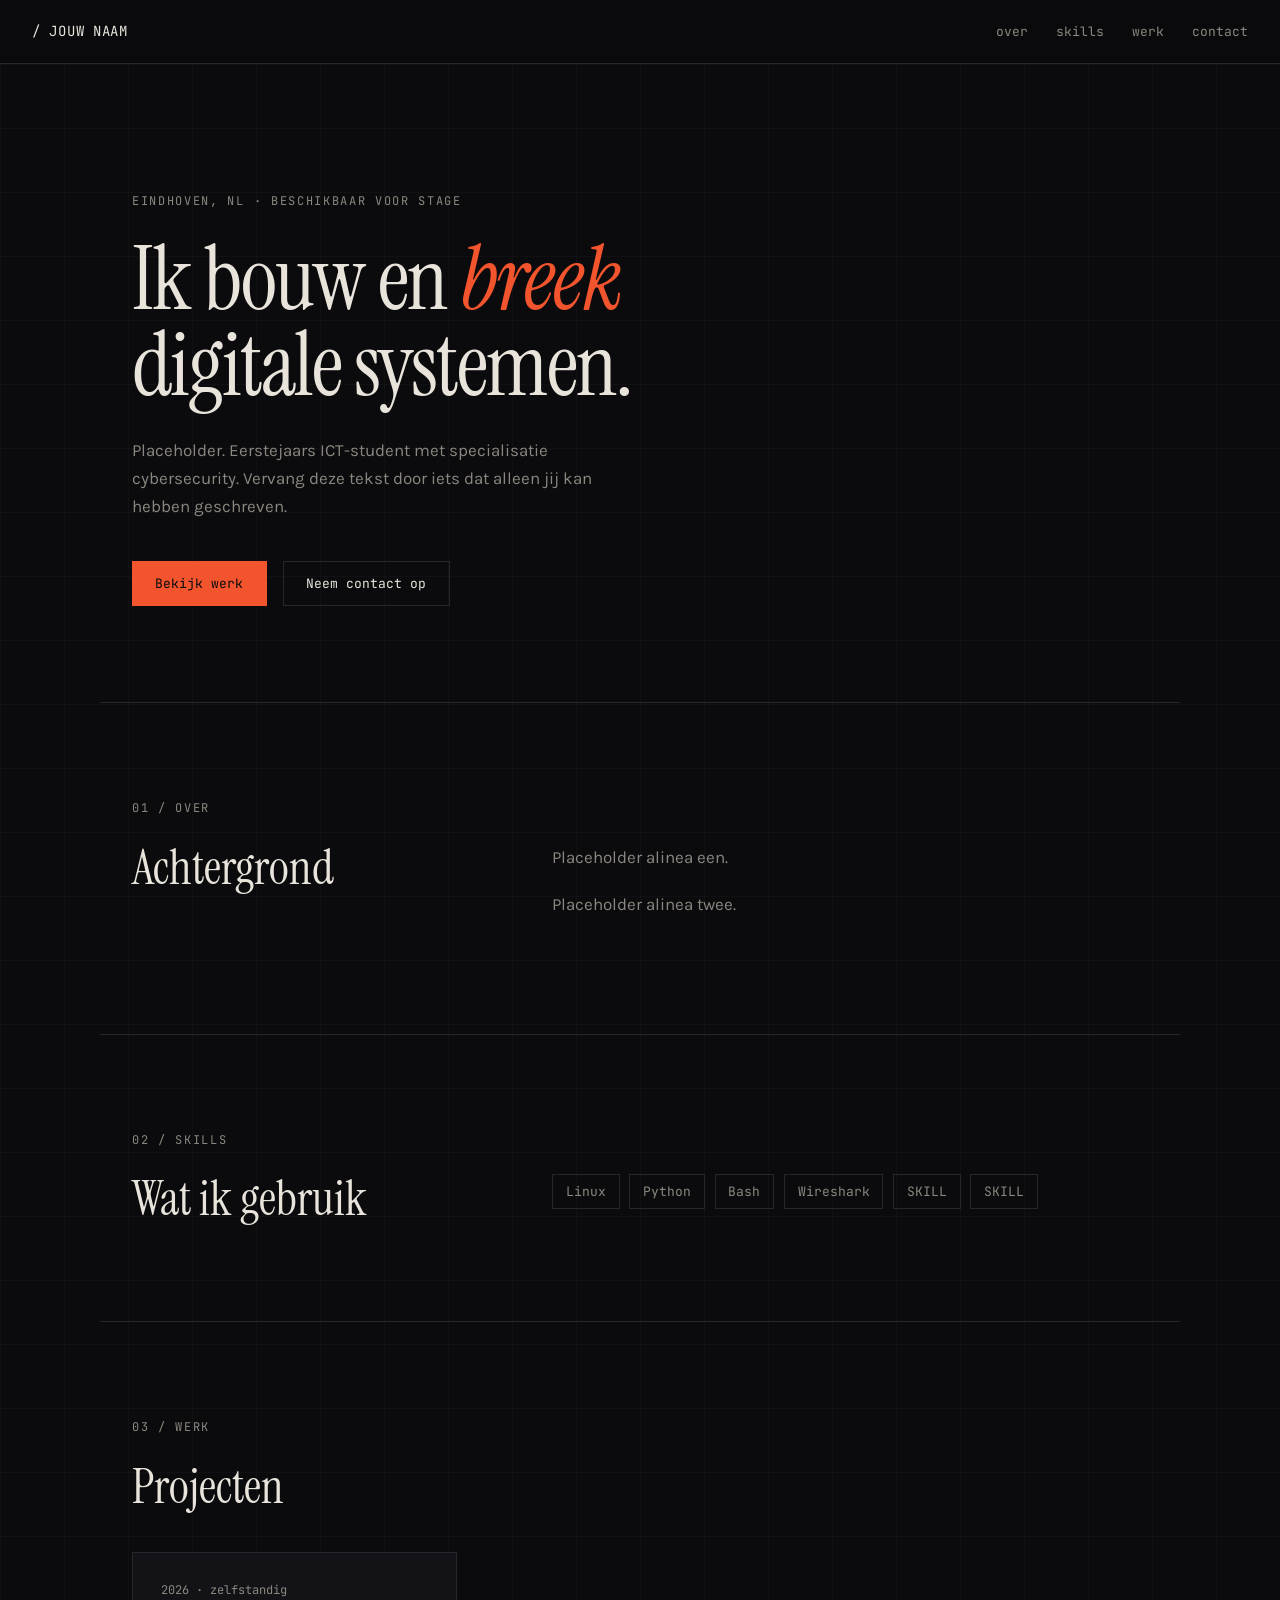
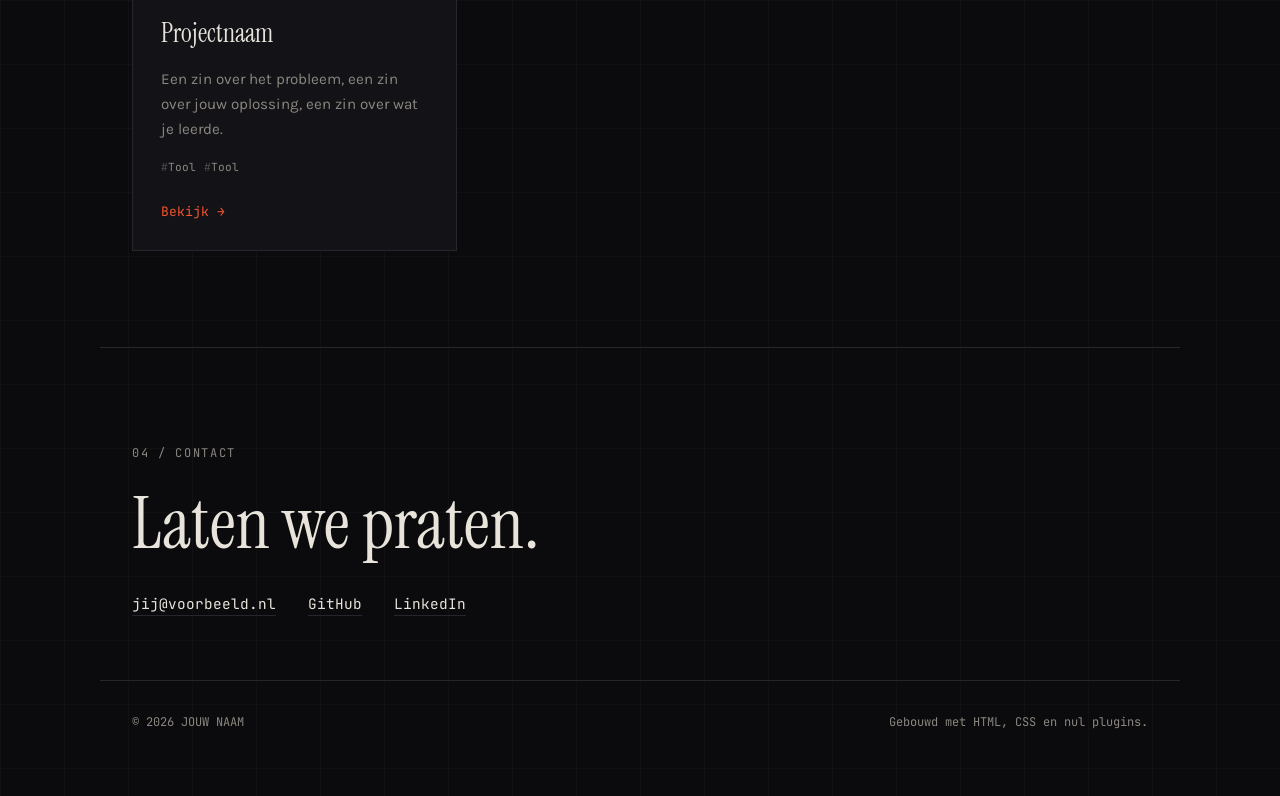
==== index.html @ 7e83c151 "eerste versie portfolio" ====
<!DOCTYPE html>
<html lang="nl">
<head>
  <meta charset="UTF-8">
  <meta name="viewport" content="width=device-width, initial-scale=1.0">

  <!-- TODO: vervang titel en description. Dit is wat Google en LinkedIn tonen. -->
  <title>JOUW NAAM — ICT &amp; Cybersecurity</title>
  <meta name="description" content="Portfolio van JOUW NAAM, student ICT met specialisatie cybersecurity.">

  <link rel="preconnect" href="https://fonts.googleapis.com">
  <link rel="preconnect" href="https://fonts.gstatic.com" crossorigin>
  <link href="https://fonts.googleapis.com/css2?family=Instrument+Serif:ital@0;1&family=JetBrains+Mono:wght@400;500&family=Karla:wght@400;600&display=swap" rel="stylesheet">
  <link rel="stylesheet" href="style.css">
</head>
<body>

  <!-- ============ NAV ============ -->
  <header class="nav">
    <a class="nav__mark" href="#top">/ JOUW NAAM</a>
    <nav>
      <ul class="nav__list">
        <li><a href="#over">over</a></li>
        <li><a href="#skills">skills</a></li>
        <li><a href="#werk">werk</a></li>
        <li><a href="#contact">contact</a></li>
      </ul>
    </nav>
  </header>

  <!-- ============ HERO ============ -->
  <section class="hero" id="top">
    <p class="label">Eindhoven, NL · beschikbaar voor stage</p>
    <h1 class="hero__title">
      Ik bouw en <em>breek</em><br>
      digitale systemen.
    </h1>
    <!-- TODO: 2 zinnen, geen 6. Wie ben je, wat doe je, wat zoek je. -->
    <p class="hero__intro">
      Placeholder. Eerstejaars ICT-student met specialisatie cybersecurity.
      Vervang deze tekst door iets dat alleen jij kan hebben geschreven.
    </p>
    <div class="hero__actions">
      <a class="btn btn--solid" href="#werk">Bekijk werk</a>
      <a class="btn" href="#contact">Neem contact op</a>
    </div>
  </section>

  <!-- ============ OVER ============ -->
  <section class="section" id="over">
    <p class="label">01 / over</p>
    <div class="split">
      <h2 class="section__title">Achtergrond</h2>
      <div class="prose">
        <!-- TODO: jouw verhaal. Opleiding, eerdere werkervaring, waar je heen wil. -->
        <p>Placeholder alinea een.</p>
        <p>Placeholder alinea twee.</p>
      </div>
    </div>
  </section>

  <!-- ============ SKILLS ============ -->
  <section class="section" id="skills">
    <p class="label">02 / skills</p>
    <div class="split">
      <h2 class="section__title">Wat ik gebruik</h2>
      <div>
        <ul class="tags">
          <!-- TODO: vul aan met wat je echt kan. Liegen valt op in een gesprek. -->
          <li>Linux</li>
          <li>Python</li>
          <li>Bash</li>
          <li>Wireshark</li>
          <li>SKILL</li>
          <li>SKILL</li>
        </ul>
      </div>
    </div>
  </section>

  <!-- ============ WERK ============ -->
  <section class="section" id="werk">
    <p class="label">03 / werk</p>
    <h2 class="section__title section__title--wide">Projecten</h2>

    <div class="grid">

      <!-- Voorbeeldkaart: volledig ingevuld als referentie -->
      <article class="card">
        <p class="card__meta">2026 · zelfstandig</p>
        <h3 class="card__title">Projectnaam</h3>
        <p class="card__text">
          Een zin over het probleem, een zin over jouw oplossing, een zin over wat je leerde.
        </p>
        <ul class="card__tags">
          <li>Tool</li>
          <li>Tool</li>
        </ul>
        <a class="card__link" href="#">Bekijk &rarr;</a>
      </article>

      <!-- TODO: kopieer de <article> hierboven twee keer en vul in.
           Drie sterke projecten slaan zes halve projecten. -->

    </div>
  </section>

  <!-- ============ CONTACT ============ -->
  <section class="section section--contact" id="contact">
    <p class="label">04 / contact</p>
    <h2 class="contact__title">Laten we praten.</h2>
    <ul class="contact__list">
      <!-- TODO: echte links. Gebruik een mailadres dat je ook echt leest. -->
      <li><a href="mailto:jij@voorbeeld.nl">jij@voorbeeld.nl</a></li>
      <li><a href="https://github.com/JOUWNAAM">GitHub</a></li>
      <li><a href="https://linkedin.com/in/JOUWNAAM">LinkedIn</a></li>
    </ul>
  </section>

  <footer class="footer">
    <span>&copy; 2026 JOUW NAAM</span>
    <span>Gebouwd met HTML, CSS en nul plugins.</span>
  </footer>

</body>
</html>
---- style.css ----
/* =========================================================
   Design tokens. Verander deze waarden en de hele site verandert mee.
   Dit is de reden dat je nooit kleuren hardcodeert in losse regels.
   ========================================================= */
:root {
  --bg:        #0B0B0D;
  --surface:   #131317;
  --line:      #26262C;
  --text:      #E8E4DC;
  --muted:     #8B8780;
  --accent:    #F2542D;

  --font-display: 'Instrument Serif', Georgia, serif;
  --font-body:    'Karla', sans-serif;
  --font-mono:    'JetBrains Mono', monospace;

  --max: 1080px;
  --pad: 2rem;
}

*, *::before, *::after { box-sizing: border-box; }

body {
  margin: 0;
  background: var(--bg);
  color: var(--text);
  font-family: var(--font-body);
  font-size: 1.0625rem;
  line-height: 1.65;
  -webkit-font-smoothing: antialiased;

  /* Subtiel rasterpatroon op de achtergrond. Geen plaatje, puur CSS. */
  background-image:
    linear-gradient(to right, rgba(255,255,255,0.025) 1px, transparent 1px),
    linear-gradient(to bottom, rgba(255,255,255,0.025) 1px, transparent 1px);
  background-size: 64px 64px;
}

a { color: inherit; }

/* =========================================================
   Herbruikbare onderdelen
   ========================================================= */
.label {
  font-family: var(--font-mono);
  font-size: 0.75rem;
  letter-spacing: 0.14em;
  text-transform: uppercase;
  color: var(--muted);
  margin: 0 0 1.5rem;
}

.section {
  max-width: var(--max);
  margin: 0 auto;
  padding: 6rem var(--pad);
  border-top: 1px solid var(--line);
}

.section__title {
  font-family: var(--font-display);
  font-size: clamp(2rem, 5vw, 3rem);
  font-weight: 400;
  line-height: 1.05;
  margin: 0;
}

.split {
  display: grid;
  grid-template-columns: 1fr 1.6fr;
  gap: 3rem;
}

.prose p { margin: 0 0 1.2rem; color: var(--muted); }

/* =========================================================
   Nav
   ========================================================= */
.nav {
  position: sticky;
  top: 0;
  z-index: 10;
  display: flex;
  justify-content: space-between;
  align-items: center;
  gap: 1rem;
  padding: 1.25rem var(--pad);
  background: rgba(11, 11, 13, 0.75);
  backdrop-filter: blur(10px);
  border-bottom: 1px solid var(--line);
}

.nav__mark {
  font-family: var(--font-mono);
  font-size: 0.875rem;
  letter-spacing: 0.05em;
  text-decoration: none;
}

.nav__list {
  display: flex;
  gap: 1.75rem;
  list-style: none;
  margin: 0;
  padding: 0;
  font-family: var(--font-mono);
  font-size: 0.8125rem;
}

.nav__list a {
  text-decoration: none;
  color: var(--muted);
  transition: color 0.2s ease;
}

/* ---------------------------------------------------------
   TODO 1 (jij)
   Geef .nav__list a:hover de accentkleur, en teken een lijntje
   dat van links naar rechts uitgroeit onder de link.
   Hint: gebruik een ::after met height 1px, width 0, en laat
   die naar 100% gaan op :hover. Zet position: relative op de <a>.
   --------------------------------------------------------- */

/* =========================================================
   Hero
   ========================================================= */
.hero {
  max-width: var(--max);
  margin: 0 auto;
  padding: 8rem var(--pad) 6rem;
}

.hero__title {
  font-family: var(--font-display);
  font-weight: 400;
  font-size: clamp(2.75rem, 9vw, 5.5rem);
  line-height: 0.98;
  letter-spacing: -0.02em;
  margin: 0 0 1.75rem;
}

.hero__title em {
  font-style: italic;
  color: var(--accent);
}

.hero__intro {
  max-width: 46ch;
  color: var(--muted);
  margin: 0 0 2.5rem;
}

.hero__actions { display: flex; gap: 1rem; flex-wrap: wrap; }

.btn {
  display: inline-block;
  padding: 0.7rem 1.4rem;
  border: 1px solid var(--line);
  font-family: var(--font-mono);
  font-size: 0.8125rem;
  text-decoration: none;
  transition: border-color 0.2s ease, background 0.2s ease, color 0.2s ease;
}

.btn:hover { border-color: var(--accent); color: var(--accent); }

.btn--solid {
  background: var(--accent);
  border-color: var(--accent);
  color: var(--bg);
}

.btn--solid:hover { background: transparent; color: var(--accent); }

/* =========================================================
   Tags
   ========================================================= */
.tags {
  display: flex;
  flex-wrap: wrap;
  gap: 0.6rem;
  list-style: none;
  margin: 0;
  padding: 0;
}

.tags li {
  font-family: var(--font-mono);
  font-size: 0.8125rem;
  padding: 0.35rem 0.8rem;
  border: 1px solid var(--line);
  color: var(--muted);
}

/* =========================================================
   Projectkaarten
   ========================================================= */
.section__title--wide { margin-bottom: 2.5rem; }

.grid {
  display: grid;
  grid-template-columns: repeat(auto-fill, minmax(280px, 1fr));
  gap: 1.25rem;
}

.card {
  background: var(--surface);
  border: 1px solid var(--line);
  padding: 1.75rem;
  display: flex;
  flex-direction: column;
  gap: 0.75rem;
  transition: border-color 0.25s ease, transform 0.25s ease;
}

.card__meta {
  font-family: var(--font-mono);
  font-size: 0.75rem;
  color: var(--muted);
  margin: 0;
}

.card__title {
  font-family: var(--font-display);
  font-weight: 400;
  font-size: 1.6rem;
  margin: 0;
}

.card__text { margin: 0; color: var(--muted); font-size: 0.95rem; }

.card__tags {
  display: flex;
  gap: 0.5rem;
  list-style: none;
  margin: 0.25rem 0 0;
  padding: 0;
  font-family: var(--font-mono);
  font-size: 0.7rem;
  color: var(--muted);
}

.card__tags li::before { content: '#'; opacity: 0.5; }

.card__link {
  margin-top: auto;
  padding-top: 0.75rem;
  font-family: var(--font-mono);
  font-size: 0.8125rem;
  text-decoration: none;
  color: var(--accent);
}

/* ---------------------------------------------------------
   TODO 2 (jij)
   Maak .card:hover interessant. De transition staat er al klaar,
   je hoeft alleen nog te bepalen wat er verandert.
   Hint: border-color naar var(--accent) en translateY(-4px).
   Probeer daarna eens wat er gebeurt als je het weglaat, zodat
   je voelt waarom een transition zonder hover niets doet.
   --------------------------------------------------------- */

/* =========================================================
   Contact + footer
   ========================================================= */
.section--contact { padding-bottom: 4rem; }

.contact__title {
  font-family: var(--font-display);
  font-weight: 400;
  font-size: clamp(2.5rem, 8vw, 4.5rem);
  line-height: 1;
  margin: 0 0 2rem;
}

.contact__list {
  list-style: none;
  margin: 0;
  padding: 0;
  display: flex;
  flex-wrap: wrap;
  gap: 2rem;
  font-family: var(--font-mono);
  font-size: 0.9rem;
}

.contact__list a { text-decoration: none; border-bottom: 1px solid var(--line); padding-bottom: 2px; }
.contact__list a:hover { border-color: var(--accent); color: var(--accent); }

.footer {
  max-width: var(--max);
  margin: 0 auto;
  padding: 2rem var(--pad) 4rem;
  display: flex;
  justify-content: space-between;
  gap: 1rem;
  flex-wrap: wrap;
  font-family: var(--font-mono);
  font-size: 0.75rem;
  color: var(--muted);
  border-top: 1px solid var(--line);
}

/* =========================================================
   TODO 3 (jij): responsive
   Onder 720px breekt .split en .nav. Schrijf hier een media query.
   Hint:
   @media (max-width: 720px) {
     .split { grid-template-columns: ...; gap: ...; }
     .nav   { flex-direction: ...; }
     :root  { --pad: ...; }
   }
   Test met F12 en dan de device toolbar. Doe dit voor je publiceert,
   want minstens de helft van je bezoekers opent dit op een telefoon.
   ========================================================= */
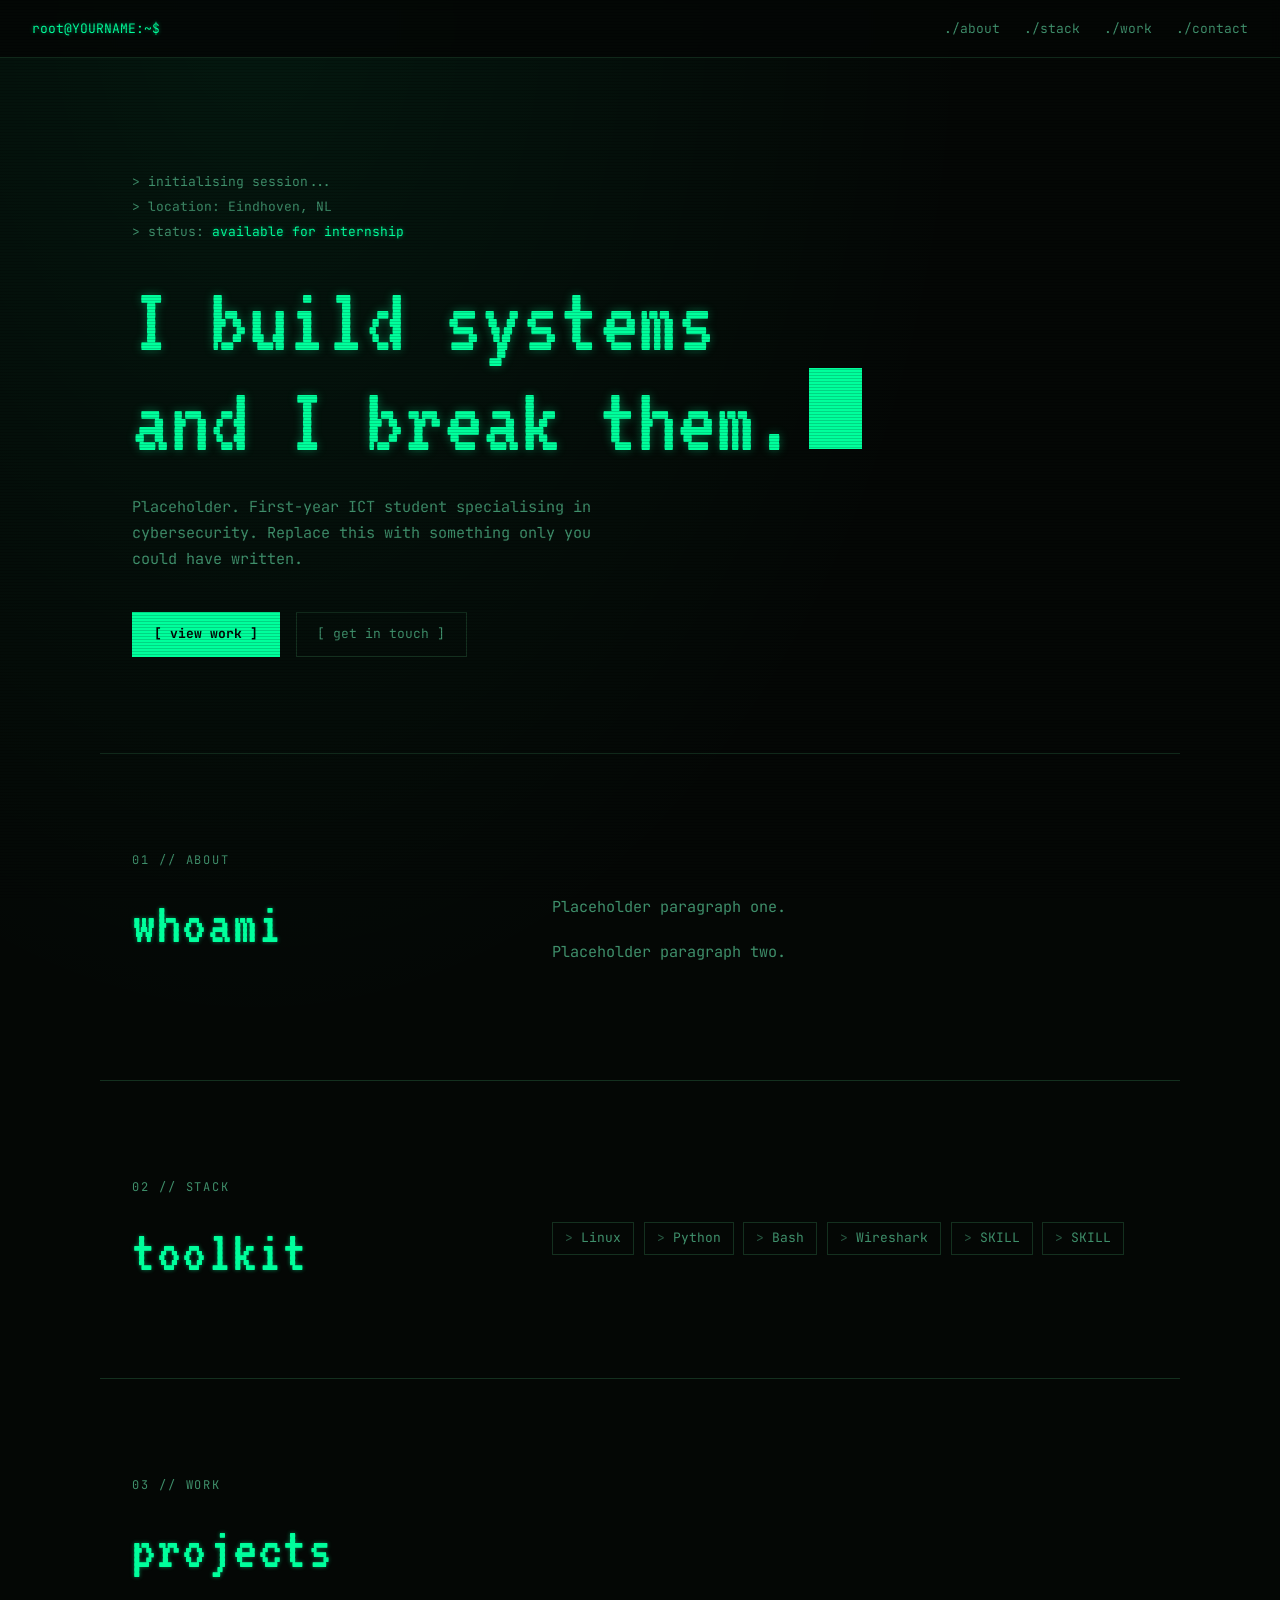
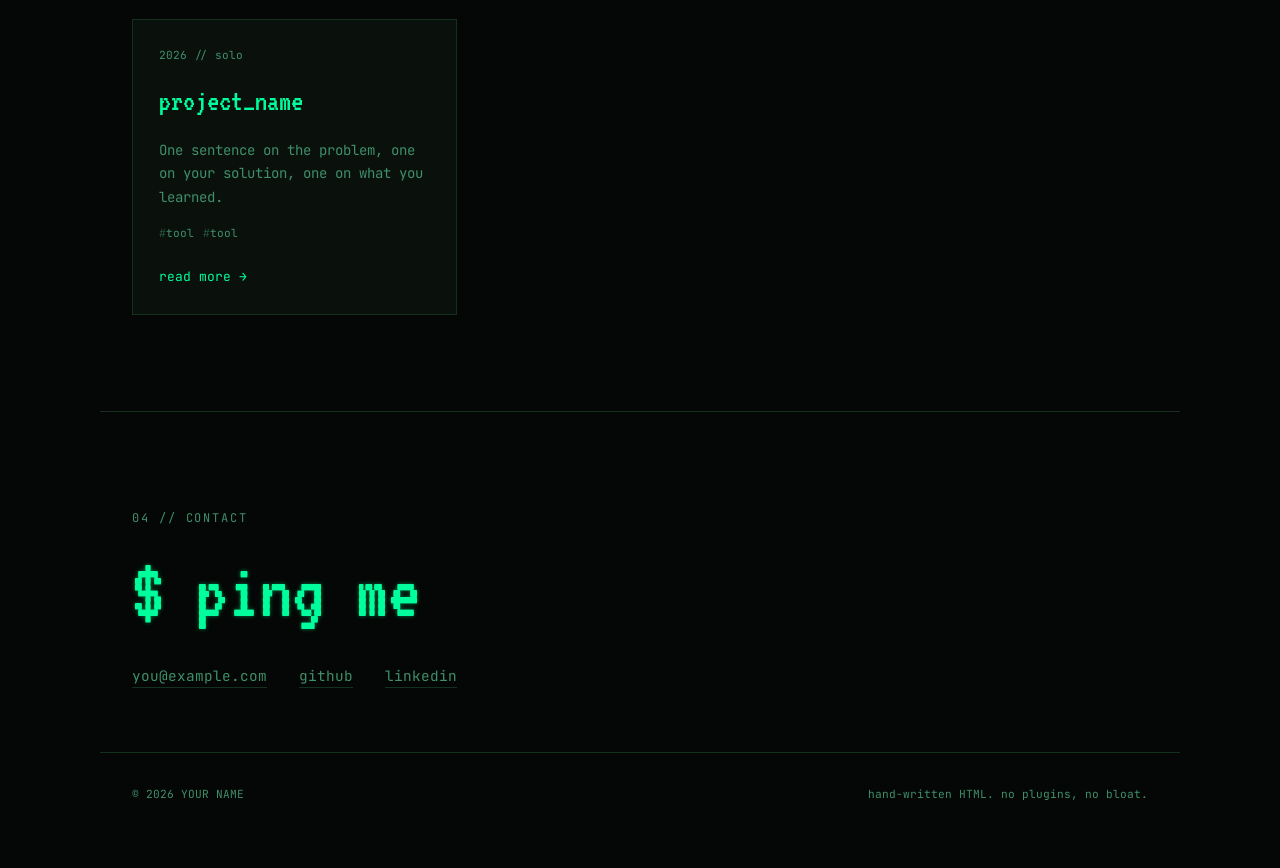
==== commit b54cad55: "switch to terminal theme, content in english" ====
--- a/index.html
+++ b/index.html
@@ -1,72 +1,82 @@
 <!DOCTYPE html>
-<html lang="nl">
+<html lang="en">
 <head>
   <meta charset="UTF-8">
   <meta name="viewport" content="width=device-width, initial-scale=1.0">
 
-  <!-- TODO: vervang titel en description. Dit is wat Google en LinkedIn tonen. -->
-  <title>JOUW NAAM — ICT &amp; Cybersecurity</title>
-  <meta name="description" content="Portfolio van JOUW NAAM, student ICT met specialisatie cybersecurity.">
+  <!-- TODO: replace the title and description. This is what Google and LinkedIn show. -->
+  <title>YOUR NAME // security &amp; ICT</title>
+  <meta name="description" content="Portfolio of YOUR NAME, ICT student specialising in cybersecurity.">
 
   <link rel="preconnect" href="https://fonts.googleapis.com">
   <link rel="preconnect" href="https://fonts.gstatic.com" crossorigin>
-  <link href="https://fonts.googleapis.com/css2?family=Instrument+Serif:ital@0;1&family=JetBrains+Mono:wght@400;500&family=Karla:wght@400;600&display=swap" rel="stylesheet">
+  <link href="https://fonts.googleapis.com/css2?family=JetBrains+Mono:wght@400;500;700&family=VT323&display=swap" rel="stylesheet">
   <link rel="stylesheet" href="style.css">
 </head>
 <body>
 
+  <!-- CRT overlay: scanlines and screen curvature. Purely decorative. -->
+  <div class="crt" aria-hidden="true"></div>
+
   <!-- ============ NAV ============ -->
   <header class="nav">
-    <a class="nav__mark" href="#top">/ JOUW NAAM</a>
+    <a class="nav__mark" href="#top">root@YOURNAME:~$</a>
     <nav>
       <ul class="nav__list">
-        <li><a href="#over">over</a></li>
-        <li><a href="#skills">skills</a></li>
-        <li><a href="#werk">werk</a></li>
-        <li><a href="#contact">contact</a></li>
+        <li><a href="#about">./about</a></li>
+        <li><a href="#stack">./stack</a></li>
+        <li><a href="#work">./work</a></li>
+        <li><a href="#contact">./contact</a></li>
       </ul>
     </nav>
   </header>
 
   <!-- ============ HERO ============ -->
   <section class="hero" id="top">
-    <p class="label">Eindhoven, NL · beschikbaar voor stage</p>
+    <p class="boot">
+      &gt; initialising session...<br>
+      &gt; location: Eindhoven, NL<br>
+      &gt; status: <span class="ok">available for internship</span>
+    </p>
+
     <h1 class="hero__title">
-      Ik bouw en <em>breek</em><br>
-      digitale systemen.
+      I build systems<br>
+      and I break them.<span class="cursor"></span>
     </h1>
-    <!-- TODO: 2 zinnen, geen 6. Wie ben je, wat doe je, wat zoek je. -->
+
+    <!-- TODO: two sentences, not six. Who you are, what you do, what you are after. -->
     <p class="hero__intro">
-      Placeholder. Eerstejaars ICT-student met specialisatie cybersecurity.
-      Vervang deze tekst door iets dat alleen jij kan hebben geschreven.
+      Placeholder. First-year ICT student specialising in cybersecurity.
+      Replace this with something only you could have written.
     </p>
+
     <div class="hero__actions">
-      <a class="btn btn--solid" href="#werk">Bekijk werk</a>
-      <a class="btn" href="#contact">Neem contact op</a>
+      <a class="btn btn--solid" href="#work">[ view work ]</a>
+      <a class="btn" href="#contact">[ get in touch ]</a>
     </div>
   </section>
 
-  <!-- ============ OVER ============ -->
-  <section class="section" id="over">
-    <p class="label">01 / over</p>
+  <!-- ============ ABOUT ============ -->
+  <section class="section" id="about">
+    <p class="label">01 // about</p>
     <div class="split">
-      <h2 class="section__title">Achtergrond</h2>
+      <h2 class="section__title">whoami</h2>
       <div class="prose">
-        <!-- TODO: jouw verhaal. Opleiding, eerdere werkervaring, waar je heen wil. -->
-        <p>Placeholder alinea een.</p>
-        <p>Placeholder alinea twee.</p>
+        <!-- TODO: your story. Study, previous experience, where you want to go. -->
+        <p>Placeholder paragraph one.</p>
+        <p>Placeholder paragraph two.</p>
       </div>
     </div>
   </section>
 
-  <!-- ============ SKILLS ============ -->
-  <section class="section" id="skills">
-    <p class="label">02 / skills</p>
+  <!-- ============ STACK ============ -->
+  <section class="section" id="stack">
+    <p class="label">02 // stack</p>
     <div class="split">
-      <h2 class="section__title">Wat ik gebruik</h2>
+      <h2 class="section__title">toolkit</h2>
       <div>
         <ul class="tags">
-          <!-- TODO: vul aan met wat je echt kan. Liegen valt op in een gesprek. -->
+          <!-- TODO: only list what you actually know. Bluffing shows up in an interview. -->
           <li>Linux</li>
           <li>Python</li>
           <li>Bash</li>
@@ -78,48 +88,48 @@
     </div>
   </section>
 
-  <!-- ============ WERK ============ -->
-  <section class="section" id="werk">
-    <p class="label">03 / werk</p>
-    <h2 class="section__title section__title--wide">Projecten</h2>
+  <!-- ============ WORK ============ -->
+  <section class="section" id="work">
+    <p class="label">03 // work</p>
+    <h2 class="section__title section__title--wide">projects</h2>
 
     <div class="grid">
 
-      <!-- Voorbeeldkaart: volledig ingevuld als referentie -->
+      <!-- Reference card: fully filled in as an example -->
       <article class="card">
-        <p class="card__meta">2026 · zelfstandig</p>
-        <h3 class="card__title">Projectnaam</h3>
+        <p class="card__meta">2026 // solo</p>
+        <h3 class="card__title">project_name</h3>
         <p class="card__text">
-          Een zin over het probleem, een zin over jouw oplossing, een zin over wat je leerde.
+          One sentence on the problem, one on your solution, one on what you learned.
         </p>
         <ul class="card__tags">
-          <li>Tool</li>
-          <li>Tool</li>
+          <li>tool</li>
+          <li>tool</li>
         </ul>
-        <a class="card__link" href="#">Bekijk &rarr;</a>
+        <a class="card__link" href="#">read more &rarr;</a>
       </article>
 
-      <!-- TODO: kopieer de <article> hierboven twee keer en vul in.
-           Drie sterke projecten slaan zes halve projecten. -->
+      <!-- TODO: copy the <article> above twice and fill it in.
+           Three strong projects beat six half-finished ones. -->
 
     </div>
   </section>
 
   <!-- ============ CONTACT ============ -->
   <section class="section section--contact" id="contact">
-    <p class="label">04 / contact</p>
-    <h2 class="contact__title">Laten we praten.</h2>
+    <p class="label">04 // contact</p>
+    <h2 class="contact__title">$ ping me</h2>
     <ul class="contact__list">
-      <!-- TODO: echte links. Gebruik een mailadres dat je ook echt leest. -->
-      <li><a href="mailto:jij@voorbeeld.nl">jij@voorbeeld.nl</a></li>
-      <li><a href="https://github.com/JOUWNAAM">GitHub</a></li>
-      <li><a href="https://linkedin.com/in/JOUWNAAM">LinkedIn</a></li>
+      <!-- TODO: real links. Use a mailbox you actually read. -->
+      <li><a href="mailto:you@example.com">you@example.com</a></li>
+      <li><a href="https://github.com/YOURNAME">github</a></li>
+      <li><a href="https://linkedin.com/in/YOURNAME">linkedin</a></li>
     </ul>
   </section>
 
   <footer class="footer">
-    <span>&copy; 2026 JOUW NAAM</span>
-    <span>Gebouwd met HTML, CSS en nul plugins.</span>
+    <span>&copy; 2026 YOUR NAME</span>
+    <span>hand-written HTML. no plugins, no bloat.</span>
   </footer>
 
 </body>
--- a/style.css
+++ b/style.css
@@ -1,18 +1,21 @@
 /* =========================================================
-   Design tokens. Verander deze waarden en de hele site verandert mee.
-   Dit is de reden dat je nooit kleuren hardcodeert in losse regels.
+   Design tokens. Change these and the whole site follows.
+   Want amber instead of green? Change --green and reload.
+   That is the entire point of variables.
    ========================================================= */
 :root {
-  --bg:        #0B0B0D;
-  --surface:   #131317;
-  --line:      #26262C;
-  --text:      #E8E4DC;
-  --muted:     #8B8780;
-  --accent:    #F2542D;
-
-  --font-display: 'Instrument Serif', Georgia, serif;
-  --font-body:    'Karla', sans-serif;
+  --bg:       #04070500;
+  --bg-solid: #040705;
+  --surface:  #0A100C;
+  --line:     #14301F;
+  --green:    #00FF9C;
+  --green-dim:#3F8F6B;
+  --white:    #D6FFE9;
+
   --font-mono:    'JetBrains Mono', monospace;
+  --font-display: 'VT323', monospace;
+
+  --glow: 0 0 4px rgba(0, 255, 156, 0.45);
 
   --max: 1080px;
   --pad: 2rem;
@@ -22,31 +25,50 @@
 
 body {
   margin: 0;
-  background: var(--bg);
-  color: var(--text);
-  font-family: var(--font-body);
-  font-size: 1.0625rem;
-  line-height: 1.65;
+  background: var(--bg-solid);
+  color: var(--white);
+  font-family: var(--font-mono);
+  font-size: 0.95rem;
+  line-height: 1.7;
   -webkit-font-smoothing: antialiased;
 
-  /* Subtiel rasterpatroon op de achtergrond. Geen plaatje, puur CSS. */
-  background-image:
-    linear-gradient(to right, rgba(255,255,255,0.025) 1px, transparent 1px),
-    linear-gradient(to bottom, rgba(255,255,255,0.025) 1px, transparent 1px);
-  background-size: 64px 64px;
+  /* Faint phosphor glow in the top left, like a CRT warming up */
+  background-image: radial-gradient(
+    ellipse 80% 60% at 20% 0%,
+    rgba(0, 255, 156, 0.07),
+    transparent 70%
+  );
 }
 
 a { color: inherit; }
 
 /* =========================================================
-   Herbruikbare onderdelen
+   CRT overlay
+   Scanlines are drawn with a repeating gradient, no image needed.
+   pointer-events: none means you can still click straight through it.
+   ========================================================= */
+.crt {
+  position: fixed;
+  inset: 0;
+  z-index: 100;
+  pointer-events: none;
+  background: repeating-linear-gradient(
+    to bottom,
+    rgba(0, 0, 0, 0.16) 0px,
+    rgba(0, 0, 0, 0.16) 1px,
+    transparent 1px,
+    transparent 3px
+  );
+}
+
+/* =========================================================
+   Shared pieces
    ========================================================= */
 .label {
-  font-family: var(--font-mono);
   font-size: 0.75rem;
-  letter-spacing: 0.14em;
+  letter-spacing: 0.16em;
   text-transform: uppercase;
-  color: var(--muted);
+  color: var(--green-dim);
   margin: 0 0 1.5rem;
 }
 
@@ -59,9 +81,12 @@
 
 .section__title {
   font-family: var(--font-display);
-  font-size: clamp(2rem, 5vw, 3rem);
+  font-size: clamp(2.5rem, 6vw, 3.75rem);
   font-weight: 400;
-  line-height: 1.05;
+  line-height: 1;
+  letter-spacing: 0.02em;
+  color: var(--green);
+  text-shadow: var(--glow);
   margin: 0;
 }
 
@@ -71,7 +96,7 @@
   gap: 3rem;
 }
 
-.prose p { margin: 0 0 1.2rem; color: var(--muted); }
+.prose p { margin: 0 0 1.2rem; color: var(--green-dim); }
 
 /* =========================================================
    Nav
@@ -84,41 +109,41 @@
   justify-content: space-between;
   align-items: center;
   gap: 1rem;
-  padding: 1.25rem var(--pad);
-  background: rgba(11, 11, 13, 0.75);
-  backdrop-filter: blur(10px);
+  padding: 1.1rem var(--pad);
+  background: rgba(4, 7, 5, 0.85);
+  backdrop-filter: blur(6px);
   border-bottom: 1px solid var(--line);
 }
 
 .nav__mark {
-  font-family: var(--font-mono);
-  font-size: 0.875rem;
-  letter-spacing: 0.05em;
-  text-decoration: none;
+  font-size: 0.8125rem;
+  color: var(--green);
+  text-decoration: none;
+  text-shadow: var(--glow);
 }
 
 .nav__list {
   display: flex;
-  gap: 1.75rem;
+  gap: 1.5rem;
   list-style: none;
   margin: 0;
   padding: 0;
-  font-family: var(--font-mono);
   font-size: 0.8125rem;
 }
 
 .nav__list a {
   text-decoration: none;
-  color: var(--muted);
-  transition: color 0.2s ease;
+  color: var(--green-dim);
+  transition: color 0.2s ease, text-shadow 0.2s ease;
 }
 
 /* ---------------------------------------------------------
-   TODO 1 (jij)
-   Geef .nav__list a:hover de accentkleur, en teken een lijntje
-   dat van links naar rechts uitgroeit onder de link.
-   Hint: gebruik een ::after met height 1px, width 0, en laat
-   die naar 100% gaan op :hover. Zet position: relative op de <a>.
+   TODO 1 (you)
+   Give .nav__list a:hover the full green plus the glow.
+   Hint: color: var(--green); and text-shadow: var(--glow);
+   Bonus: make the link look selected by inverting it, so
+   background green and color var(--bg-solid). That reads as
+   a highlighted line in a terminal.
    --------------------------------------------------------- */
 
 /* =========================================================
@@ -127,26 +152,48 @@
 .hero {
   max-width: var(--max);
   margin: 0 auto;
-  padding: 8rem var(--pad) 6rem;
-}
+  padding: 7rem var(--pad) 6rem;
+}
+
+.boot {
+  color: var(--green-dim);
+  font-size: 0.8125rem;
+  line-height: 1.9;
+  margin: 0 0 2rem;
+}
+
+.ok { color: var(--green); text-shadow: var(--glow); }
 
 .hero__title {
   font-family: var(--font-display);
   font-weight: 400;
-  font-size: clamp(2.75rem, 9vw, 5.5rem);
-  line-height: 0.98;
-  letter-spacing: -0.02em;
+  font-size: clamp(3rem, 10vw, 6rem);
+  line-height: 0.95;
+  letter-spacing: 0.01em;
+  color: var(--green);
+  text-shadow: 0 0 10px rgba(0, 255, 156, 0.35);
   margin: 0 0 1.75rem;
 }
 
-.hero__title em {
-  font-style: italic;
-  color: var(--accent);
+/* Blinking block cursor. steps(1) makes it snap instead of fade. */
+.cursor {
+  display: inline-block;
+  width: 0.55em;
+  height: 0.85em;
+  margin-left: 0.15em;
+  background: var(--green);
+  vertical-align: baseline;
+  animation: blink 1.05s steps(1) infinite;
+}
+
+@keyframes blink {
+  0%, 50%   { opacity: 1; }
+  50.01%, 100% { opacity: 0; }
 }
 
 .hero__intro {
-  max-width: 46ch;
-  color: var(--muted);
+  max-width: 52ch;
+  color: var(--green-dim);
   margin: 0 0 2.5rem;
 }
 
@@ -154,23 +201,31 @@
 
 .btn {
   display: inline-block;
-  padding: 0.7rem 1.4rem;
+  padding: 0.65rem 1.3rem;
   border: 1px solid var(--line);
-  font-family: var(--font-mono);
-  font-size: 0.8125rem;
-  text-decoration: none;
+  font-size: 0.8125rem;
+  text-decoration: none;
+  color: var(--green-dim);
   transition: border-color 0.2s ease, background 0.2s ease, color 0.2s ease;
 }
 
-.btn:hover { border-color: var(--accent); color: var(--accent); }
+.btn:hover {
+  border-color: var(--green);
+  color: var(--green);
+  text-shadow: var(--glow);
+}
 
 .btn--solid {
-  background: var(--accent);
-  border-color: var(--accent);
-  color: var(--bg);
-}
-
-.btn--solid:hover { background: transparent; color: var(--accent); }
+  background: var(--green);
+  border-color: var(--green);
+  color: var(--bg-solid);
+  font-weight: 700;
+}
+
+.btn--solid:hover {
+  background: transparent;
+  color: var(--green);
+}
 
 /* =========================================================
    Tags
@@ -185,15 +240,16 @@
 }
 
 .tags li {
-  font-family: var(--font-mono);
-  font-size: 0.8125rem;
-  padding: 0.35rem 0.8rem;
+  font-size: 0.8125rem;
+  padding: 0.3rem 0.75rem;
   border: 1px solid var(--line);
-  color: var(--muted);
-}
-
-/* =========================================================
-   Projectkaarten
+  color: var(--green-dim);
+}
+
+.tags li::before { content: '> '; opacity: 0.6; }
+
+/* =========================================================
+   Project cards
    ========================================================= */
 .section__title--wide { margin-bottom: 2.5rem; }
 
@@ -206,58 +262,53 @@
 .card {
   background: var(--surface);
   border: 1px solid var(--line);
-  padding: 1.75rem;
+  padding: 1.6rem;
   display: flex;
   flex-direction: column;
-  gap: 0.75rem;
-  transition: border-color 0.25s ease, transform 0.25s ease;
-}
-
-.card__meta {
-  font-family: var(--font-mono);
-  font-size: 0.75rem;
-  color: var(--muted);
-  margin: 0;
-}
+  gap: 0.7rem;
+  transition: border-color 0.25s ease, transform 0.25s ease, box-shadow 0.25s ease;
+}
+
+.card__meta { font-size: 0.7rem; color: var(--green-dim); margin: 0; }
 
 .card__title {
   font-family: var(--font-display);
   font-weight: 400;
-  font-size: 1.6rem;
-  margin: 0;
-}
-
-.card__text { margin: 0; color: var(--muted); font-size: 0.95rem; }
+  font-size: 1.9rem;
+  color: var(--green);
+  margin: 0;
+}
+
+.card__text { margin: 0; color: var(--green-dim); font-size: 0.875rem; }
 
 .card__tags {
   display: flex;
-  gap: 0.5rem;
+  gap: 0.6rem;
   list-style: none;
-  margin: 0.25rem 0 0;
+  margin: 0.2rem 0 0;
   padding: 0;
-  font-family: var(--font-mono);
   font-size: 0.7rem;
-  color: var(--muted);
-}
-
-.card__tags li::before { content: '#'; opacity: 0.5; }
+  color: var(--green-dim);
+}
+
+.card__tags li::before { content: '#'; opacity: 0.55; }
 
 .card__link {
   margin-top: auto;
-  padding-top: 0.75rem;
-  font-family: var(--font-mono);
-  font-size: 0.8125rem;
-  text-decoration: none;
-  color: var(--accent);
+  padding-top: 0.7rem;
+  font-size: 0.8125rem;
+  text-decoration: none;
+  color: var(--green);
 }
 
 /* ---------------------------------------------------------
-   TODO 2 (jij)
-   Maak .card:hover interessant. De transition staat er al klaar,
-   je hoeft alleen nog te bepalen wat er verandert.
-   Hint: border-color naar var(--accent) en translateY(-4px).
-   Probeer daarna eens wat er gebeurt als je het weglaat, zodat
-   je voelt waarom een transition zonder hover niets doet.
+   TODO 2 (you)
+   Make .card:hover interesting. The transition is already
+   waiting, you only decide what changes.
+   Hint: border-color to var(--green), translateY(-4px), and
+   box-shadow: 0 0 20px rgba(0, 255, 156, 0.12) for the glow.
+   Then remove the transition line for a second and reload, so
+   you feel why a transition without a hover state does nothing.
    --------------------------------------------------------- */
 
 /* =========================================================
@@ -268,8 +319,10 @@
 .contact__title {
   font-family: var(--font-display);
   font-weight: 400;
-  font-size: clamp(2.5rem, 8vw, 4.5rem);
+  font-size: clamp(2.75rem, 8vw, 5rem);
   line-height: 1;
+  color: var(--green);
+  text-shadow: var(--glow);
   margin: 0 0 2rem;
 }
 
@@ -280,12 +333,22 @@
   display: flex;
   flex-wrap: wrap;
   gap: 2rem;
-  font-family: var(--font-mono);
   font-size: 0.9rem;
 }
 
-.contact__list a { text-decoration: none; border-bottom: 1px solid var(--line); padding-bottom: 2px; }
-.contact__list a:hover { border-color: var(--accent); color: var(--accent); }
+.contact__list a {
+  text-decoration: none;
+  border-bottom: 1px solid var(--line);
+  padding-bottom: 2px;
+  color: var(--green-dim);
+  transition: color 0.2s ease, border-color 0.2s ease;
+}
+
+.contact__list a:hover {
+  color: var(--green);
+  border-color: var(--green);
+  text-shadow: var(--glow);
+}
 
 .footer {
   max-width: var(--max);
@@ -295,21 +358,20 @@
   justify-content: space-between;
   gap: 1rem;
   flex-wrap: wrap;
-  font-family: var(--font-mono);
-  font-size: 0.75rem;
-  color: var(--muted);
+  font-size: 0.7rem;
+  color: var(--green-dim);
   border-top: 1px solid var(--line);
 }
 
 /* =========================================================
-   TODO 3 (jij): responsive
-   Onder 720px breekt .split en .nav. Schrijf hier een media query.
+   TODO 3 (you): responsive
+   Below 720px .split and .nav fall apart. Write a media query.
    Hint:
    @media (max-width: 720px) {
      .split { grid-template-columns: ...; gap: ...; }
      .nav   { flex-direction: ...; }
      :root  { --pad: ...; }
    }
-   Test met F12 en dan de device toolbar. Doe dit voor je publiceert,
-   want minstens de helft van je bezoekers opent dit op een telefoon.
-   ========================================================= */
+   Test with F12 and the device toolbar before you push. At least
+   half your visitors will open this on a phone.
+   ========================================================= */
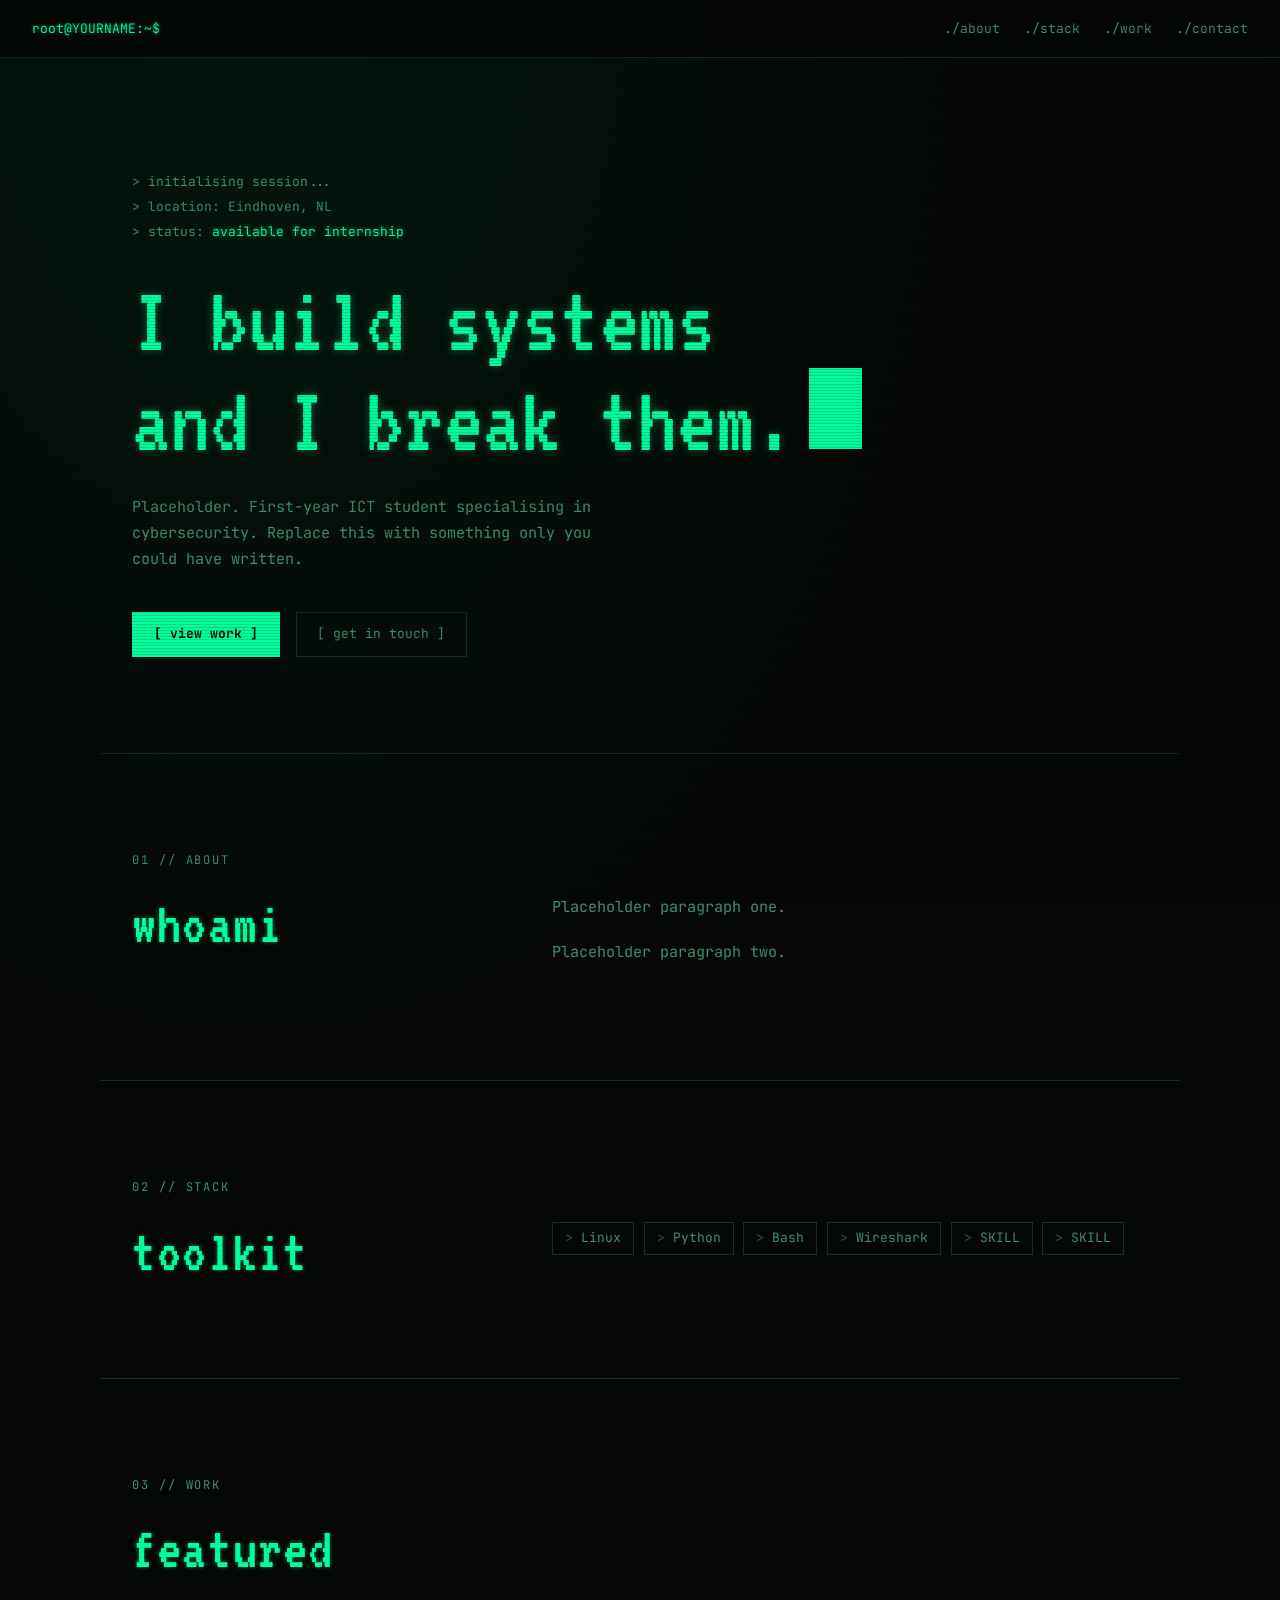
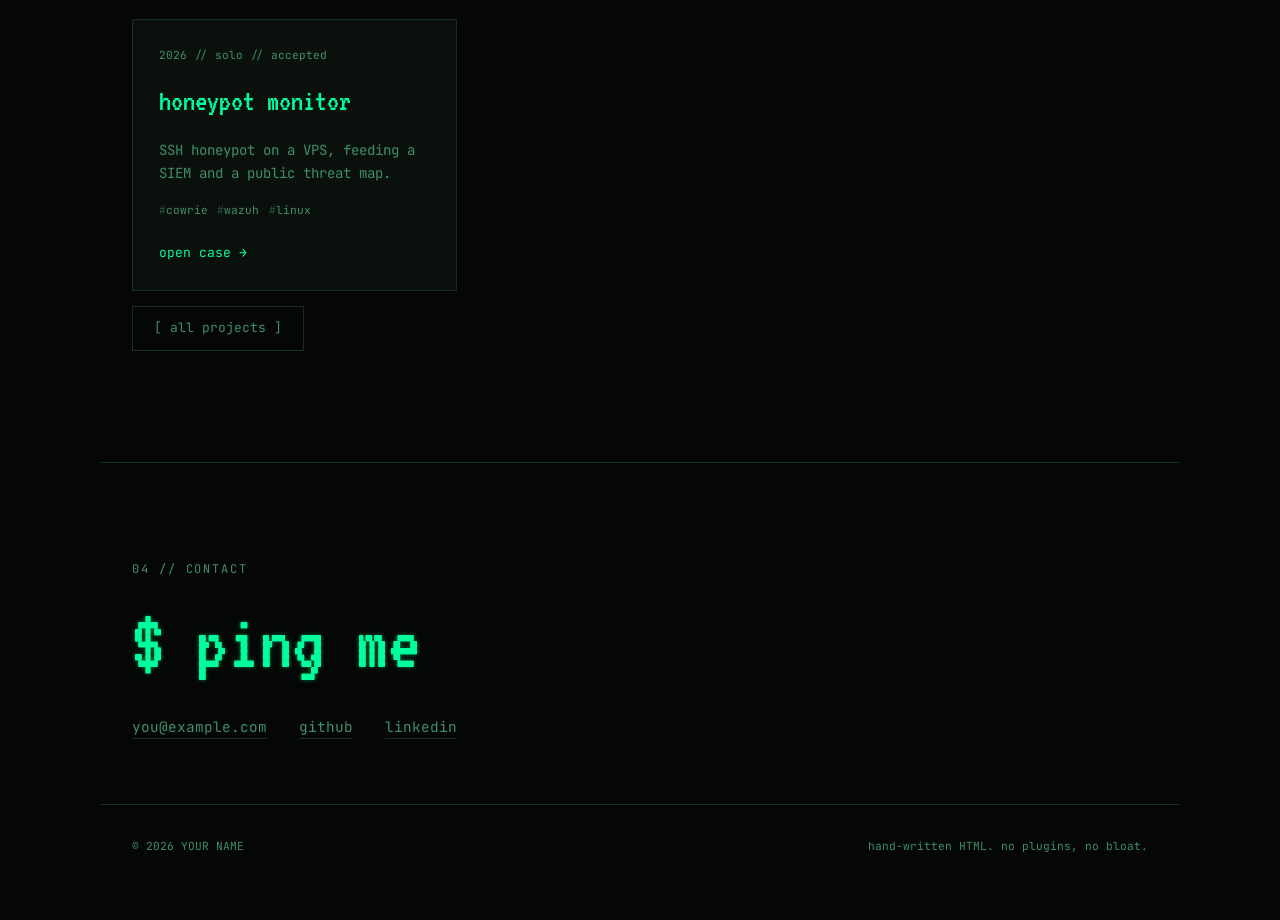
==== commit c28f9454: "featured honeypot on homepage" ====
--- a/index.html
+++ b/index.html
@@ -25,7 +25,7 @@
       <ul class="nav__list">
         <li><a href="#about">./about</a></li>
         <li><a href="#stack">./stack</a></li>
-        <li><a href="#work">./work</a></li>
+        <li><a href="projects.html">./work</a></li>
         <li><a href="#contact">./contact</a></li>
       </ul>
     </nav>
@@ -51,7 +51,7 @@
     </p>
 
     <div class="hero__actions">
-      <a class="btn btn--solid" href="#work">[ view work ]</a>
+      <a class="btn btn--solid" href="projects.html">[ view work ]</a>
       <a class="btn" href="#contact">[ get in touch ]</a>
     </div>
   </section>
@@ -91,28 +91,29 @@
   <!-- ============ WORK ============ -->
   <section class="section" id="work">
     <p class="label">03 // work</p>
-    <h2 class="section__title section__title--wide">projects</h2>
+    <h2 class="section__title section__title--wide">featured</h2>
 
     <div class="grid">
 
-      <!-- Reference card: fully filled in as an example -->
       <article class="card">
-        <p class="card__meta">2026 // solo</p>
-        <h3 class="card__title">project_name</h3>
+        <p class="card__meta">2026 // solo // accepted</p>
+        <h3 class="card__title">honeypot monitor</h3>
         <p class="card__text">
-          One sentence on the problem, one on your solution, one on what you learned.
+          SSH honeypot on a VPS, feeding a SIEM and a public threat map.
         </p>
         <ul class="card__tags">
-          <li>tool</li>
-          <li>tool</li>
-        </ul>
-        <a class="card__link" href="#">read more &rarr;</a>
-      </article>
+        <li>cowrie</li>
+        <li>wazuh</li>
+        <li>linux</li>
+      </ul>
+      <a class="card__link" href="honeypot.html">open case &rarr;</a>
+    </article>
 
-      <!-- TODO: copy the <article> above twice and fill it in.
-           Three strong projects beat six half-finished ones. -->
-
+      
     </div>
+    <p class="more">
+      <a class="btn" href="projects.html">[ all projects ]</a>
+    </p>
   </section>
 
   <!-- ============ CONTACT ============ -->
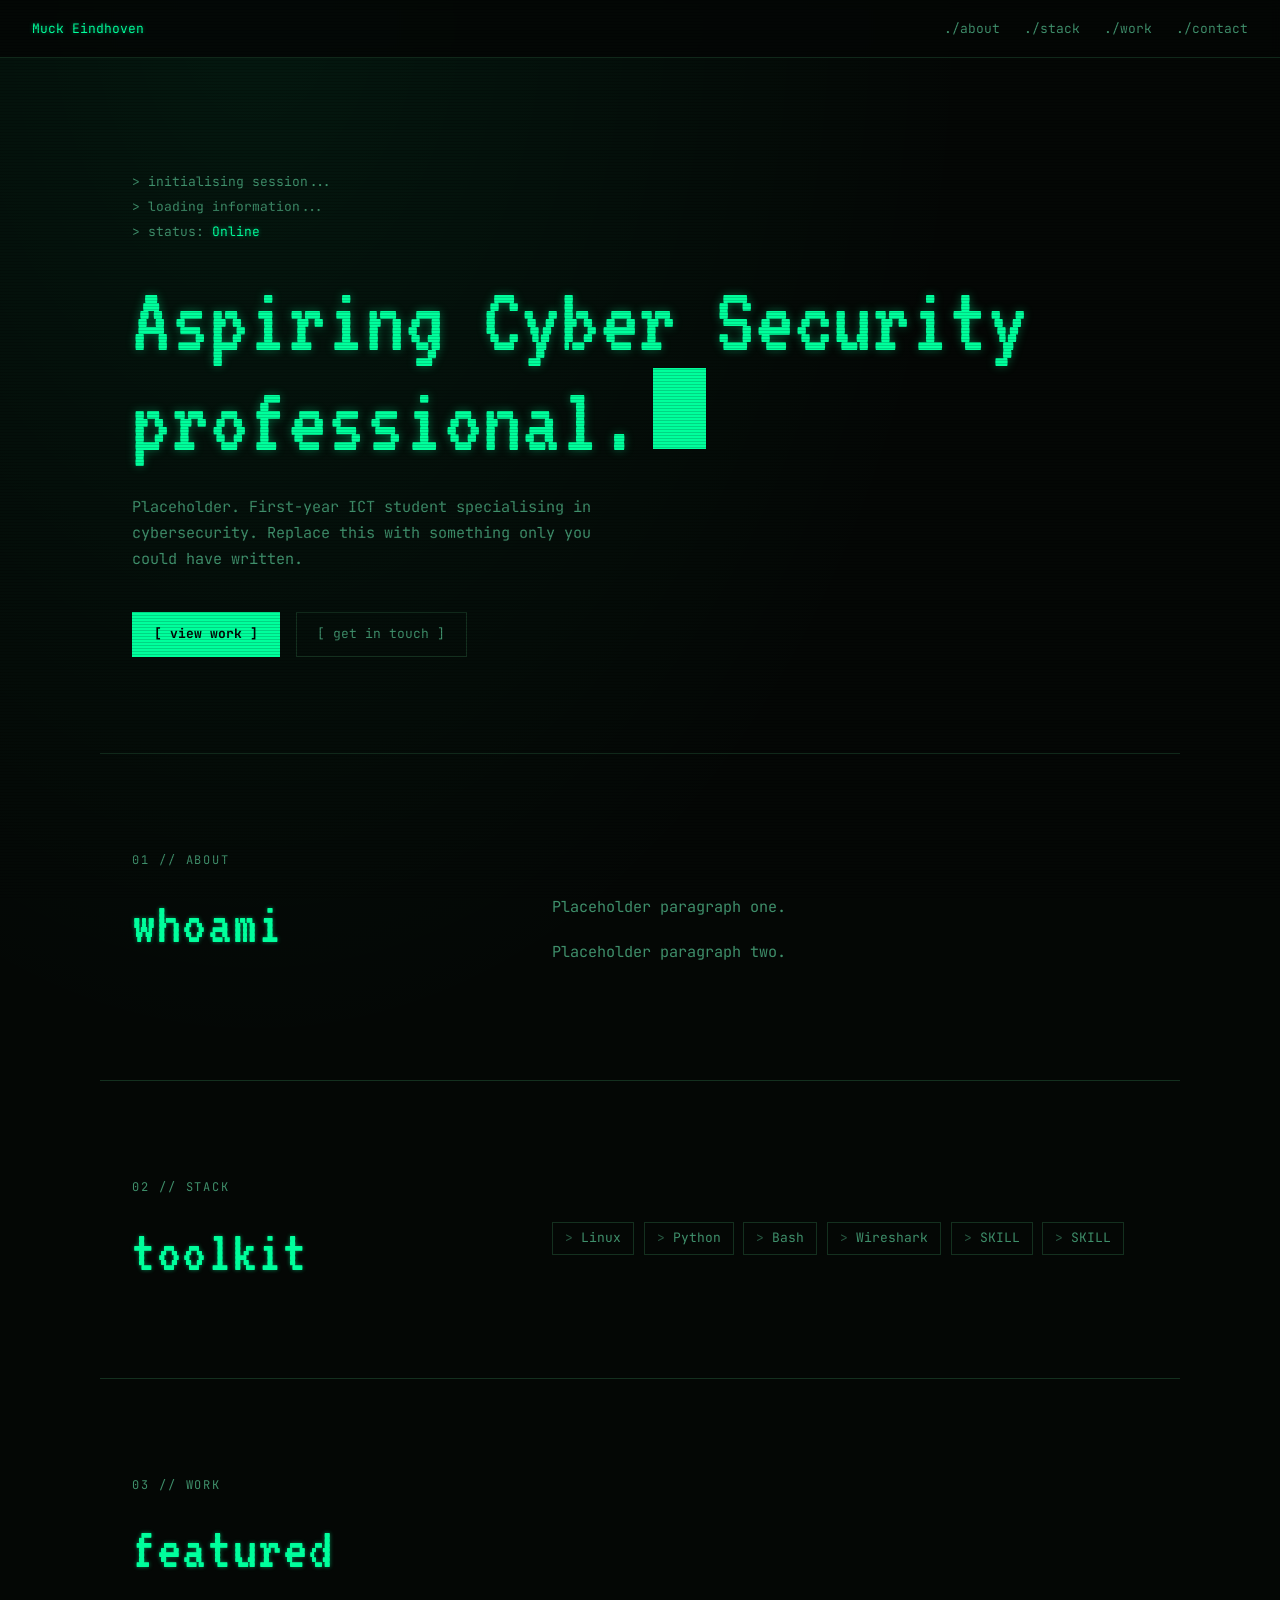
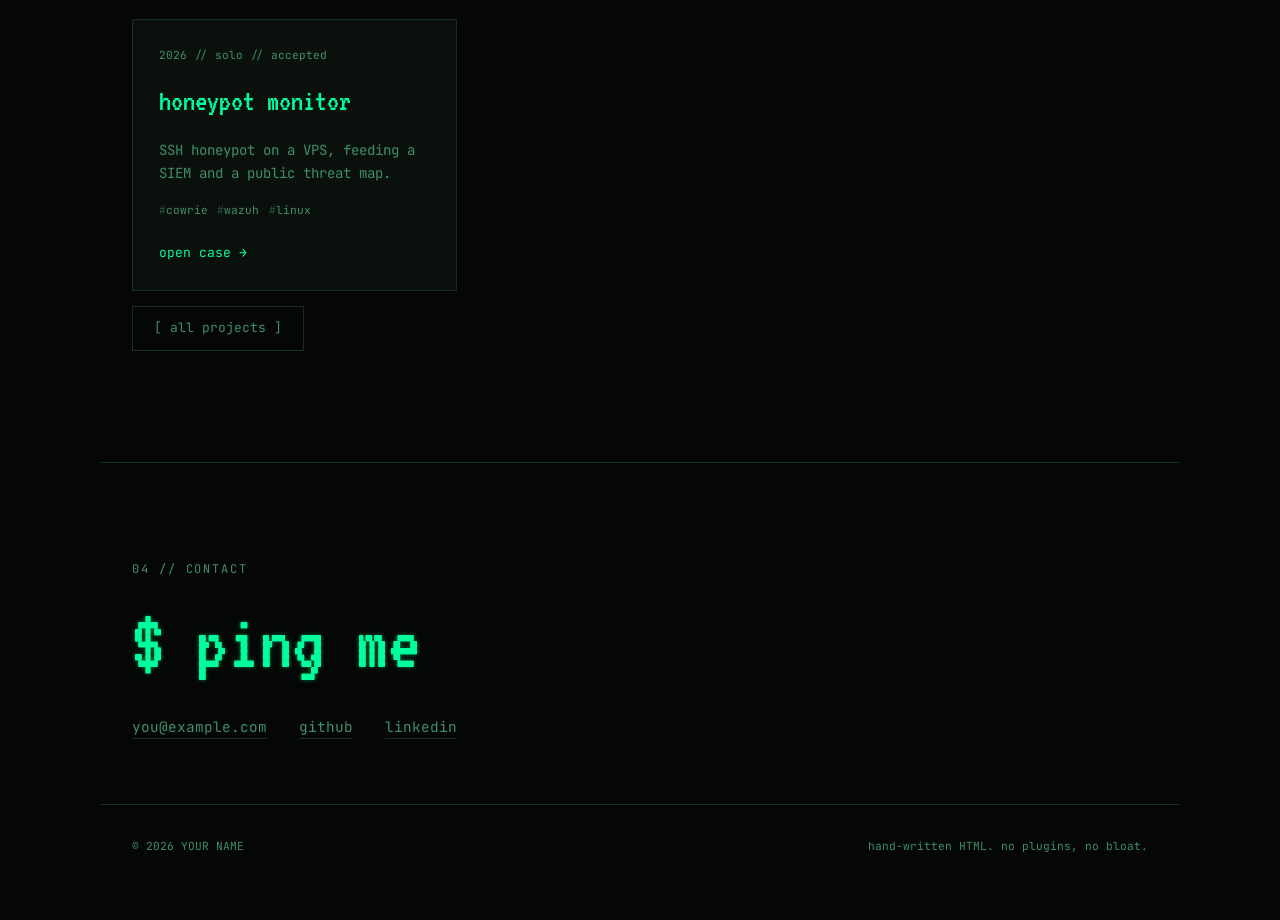
==== commit 398079dd: "Update portfolio title and hero introduction Updated title and description meta tags to reflect the " ====
--- a/index.html
+++ b/index.html
@@ -5,8 +5,8 @@
   <meta name="viewport" content="width=device-width, initial-scale=1.0">
 
   <!-- TODO: replace the title and description. This is what Google and LinkedIn show. -->
-  <title>YOUR NAME // security &amp; ICT</title>
-  <meta name="description" content="Portfolio of YOUR NAME, ICT student specialising in cybersecurity.">
+  <title>Muck Eindhoven Portfolio site</title>
+  <meta name="description" content="Portfolio of Muck Eindhoven, Studying Cyber Security at Fontys University of Applied Sciences.">
 
   <link rel="preconnect" href="https://fonts.googleapis.com">
   <link rel="preconnect" href="https://fonts.gstatic.com" crossorigin>
@@ -20,7 +20,7 @@
 
   <!-- ============ NAV ============ -->
   <header class="nav">
-    <a class="nav__mark" href="#top">root@YOURNAME:~$</a>
+    <a class="nav__mark" href="#top">Muck Eindhoven</a>
     <nav>
       <ul class="nav__list">
         <li><a href="#about">./about</a></li>
@@ -35,13 +35,12 @@
   <section class="hero" id="top">
     <p class="boot">
       &gt; initialising session...<br>
-      &gt; location: Eindhoven, NL<br>
-      &gt; status: <span class="ok">available for internship</span>
+      &gt; loading information...<br>
+      &gt; status: <span class="ok">Online</span>
     </p>
 
     <h1 class="hero__title">
-      I build systems<br>
-      and I break them.<span class="cursor"></span>
+      Aspiring Cyber Security professional.<span class="cursor"></span>
     </h1>
 
     <!-- TODO: two sentences, not six. Who you are, what you do, what you are after. -->
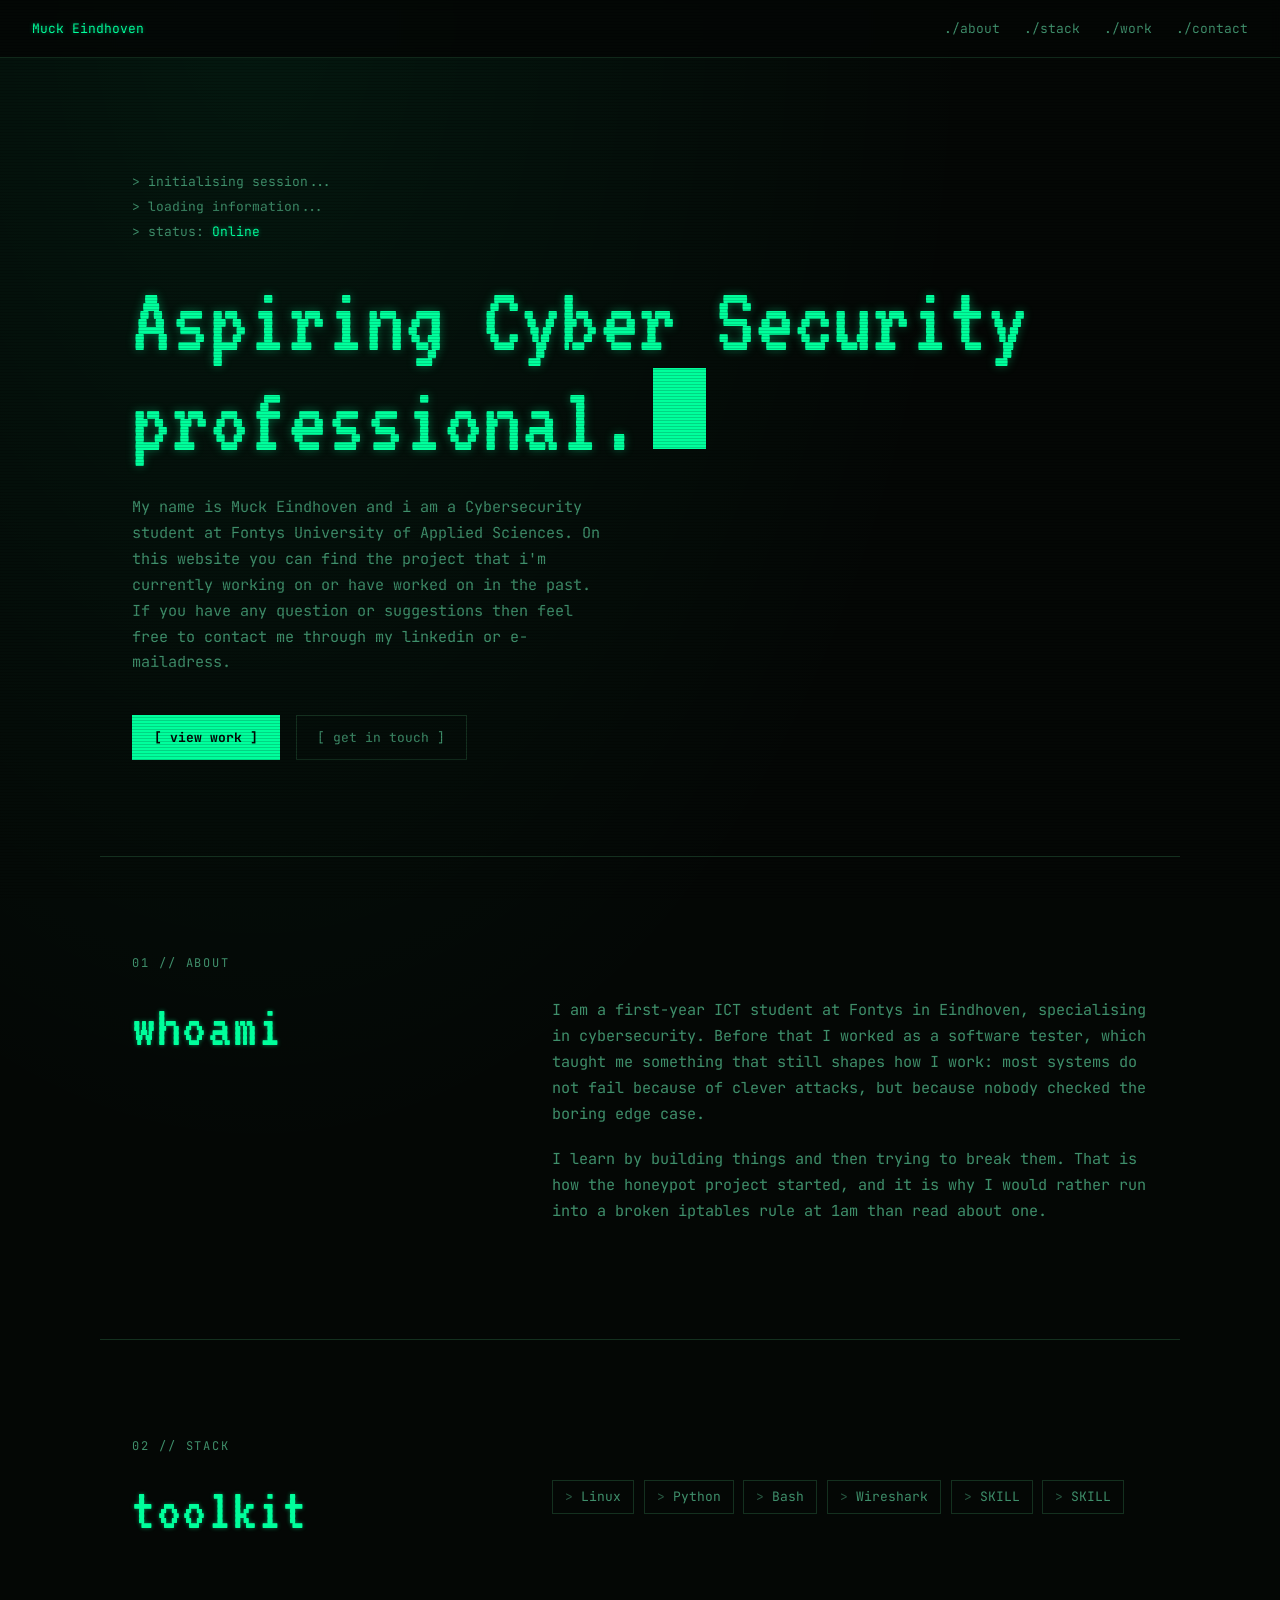
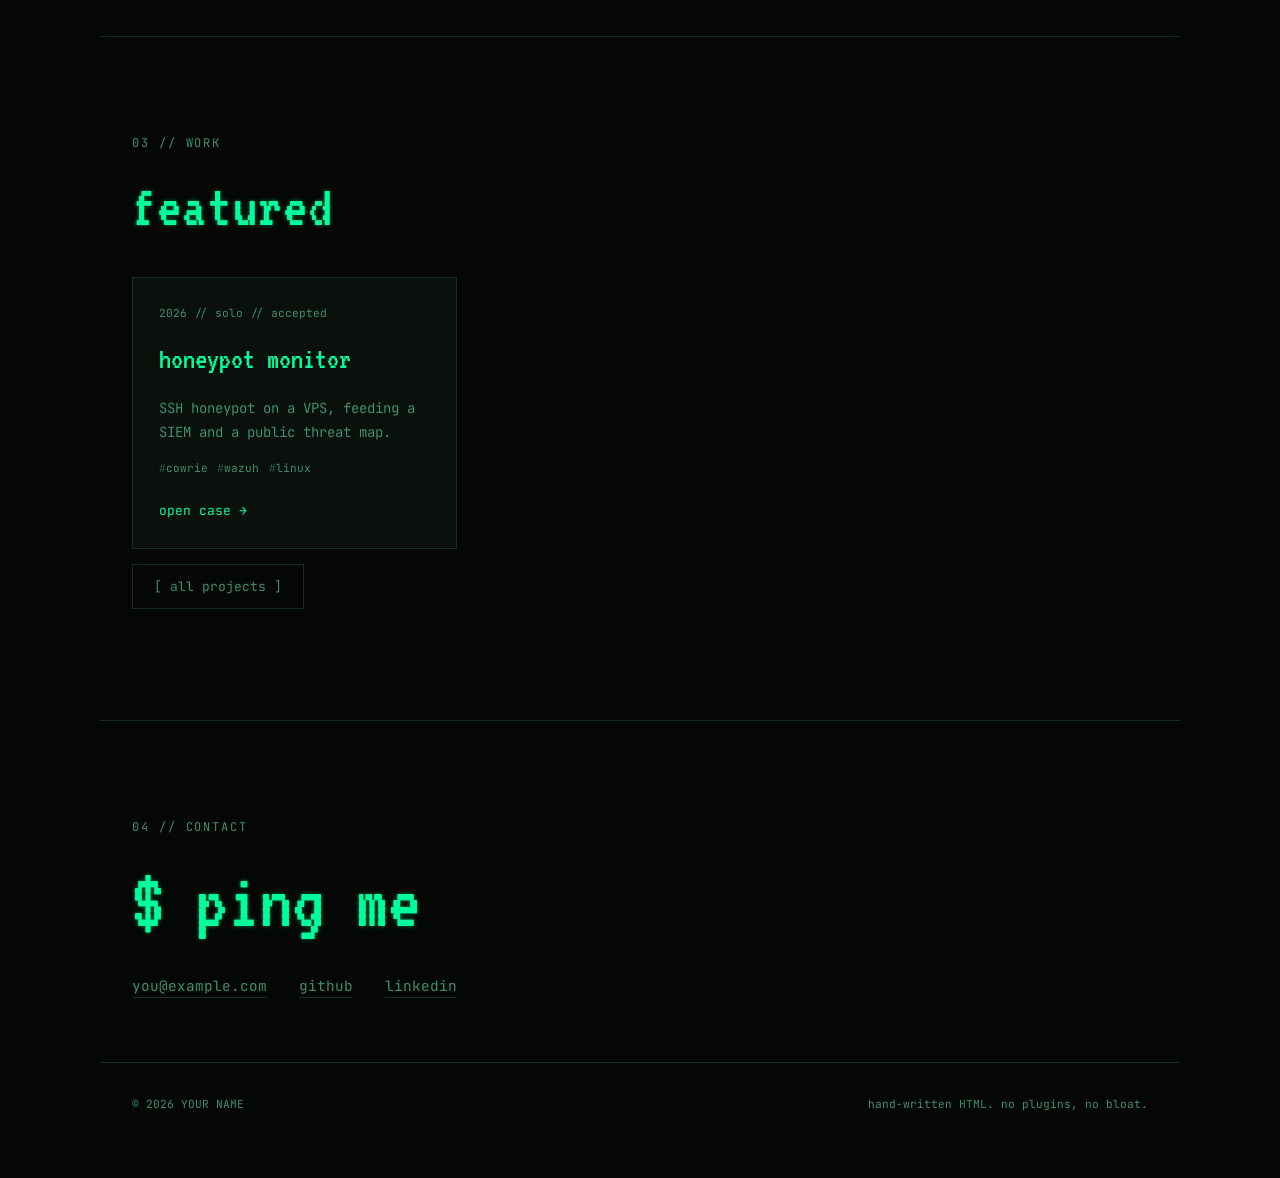
==== commit 5346ce18: "Revise personal introduction in index.html Updated personal introduction and added background inform" ====
--- a/index.html
+++ b/index.html
@@ -45,8 +45,9 @@
 
     <!-- TODO: two sentences, not six. Who you are, what you do, what you are after. -->
     <p class="hero__intro">
-      Placeholder. First-year ICT student specialising in cybersecurity.
-      Replace this with something only you could have written.
+      My name is Muck Eindhoven and i am a Cybersecurity student at Fontys University of Applied Sciences. 
+      On this website you can find the project that i'm currently working on or have worked on in the past. 
+      If you have any question or suggestions then feel free to contact me through my linkedin or e-mailadress.
     </p>
 
     <div class="hero__actions">
@@ -62,8 +63,13 @@
       <h2 class="section__title">whoami</h2>
       <div class="prose">
         <!-- TODO: your story. Study, previous experience, where you want to go. -->
-        <p>Placeholder paragraph one.</p>
-        <p>Placeholder paragraph two.</p>
+        <p>I am a first-year ICT student at Fontys in Eindhoven, specialising in
+  cybersecurity. Before that I worked as a software tester, which taught me
+  something that still shapes how I work: most systems do not fail because
+  of clever attacks, but because nobody checked the boring edge case.</p>
+        <p> I learn by building things and then trying to break them. That is how the
+  honeypot project started, and it is why I would rather run into a broken
+  iptables rule at 1am than read about one. </p>
       </div>
     </div>
   </section>
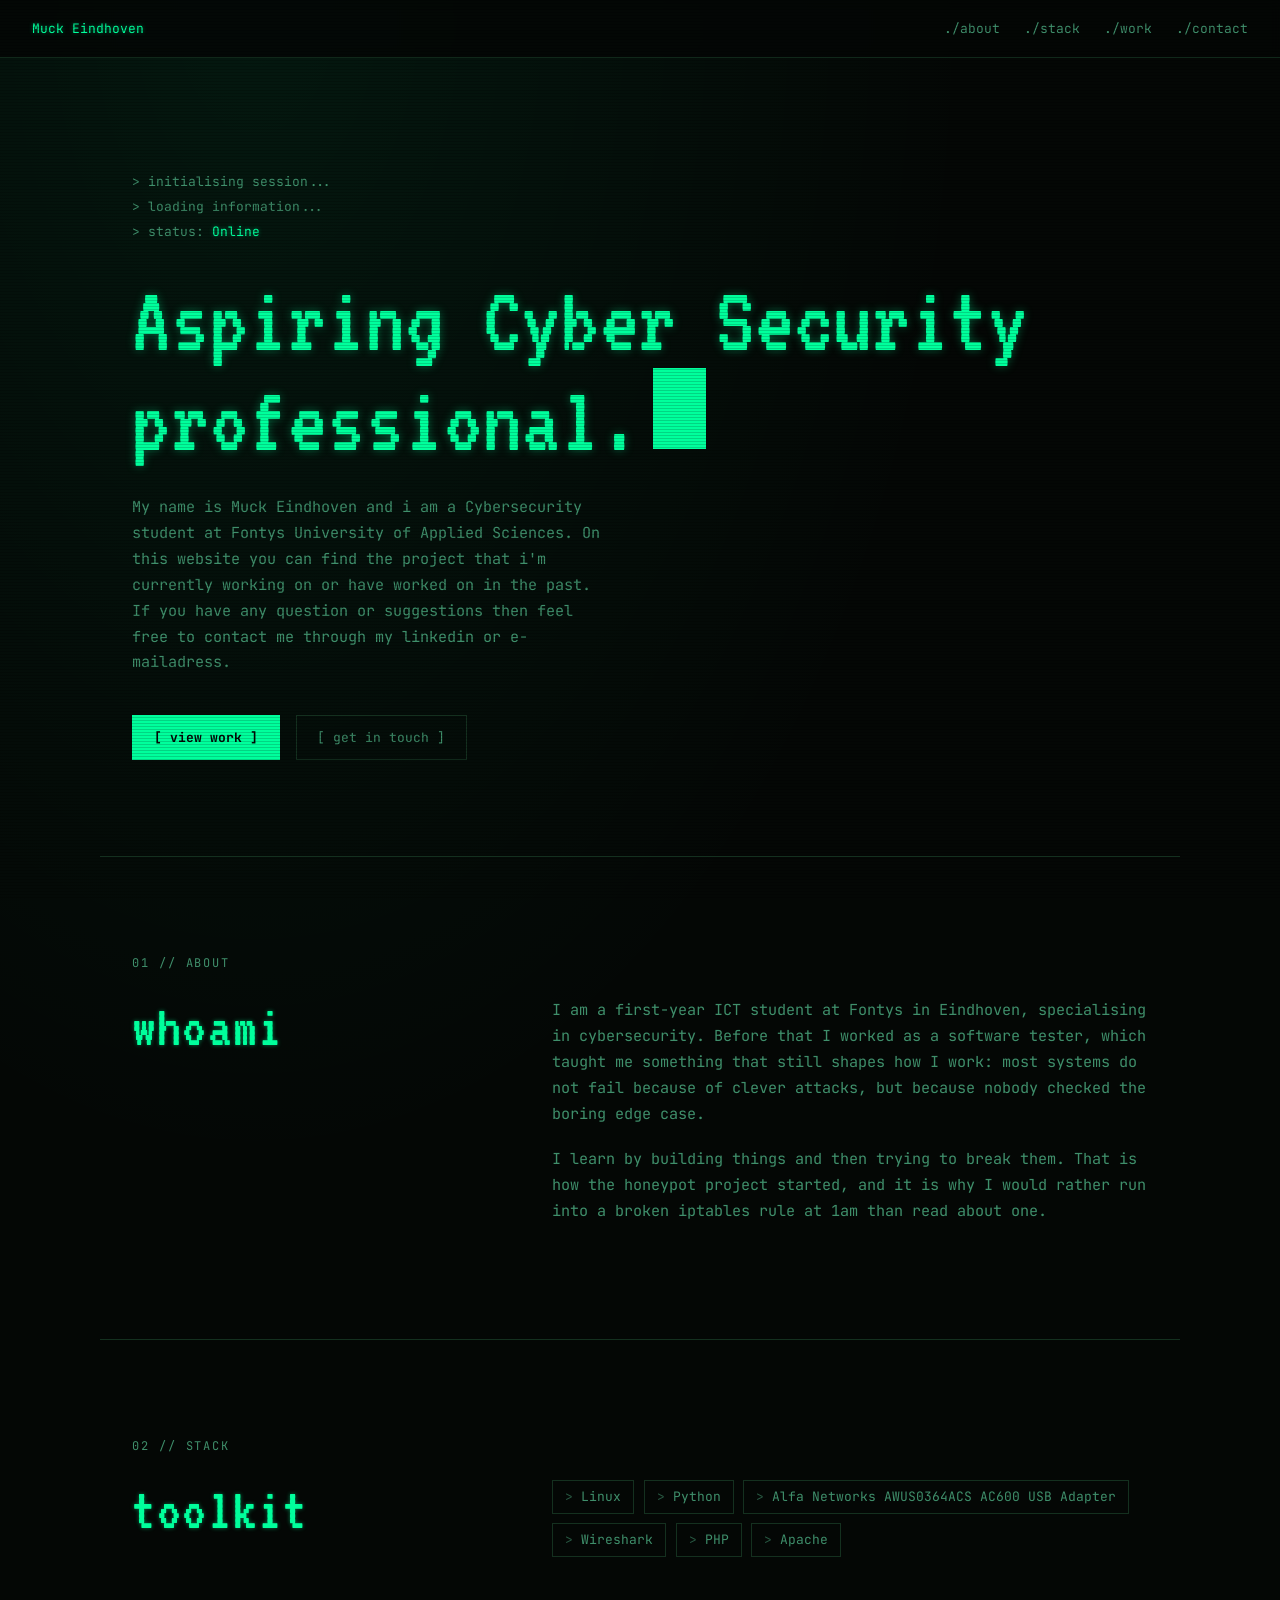
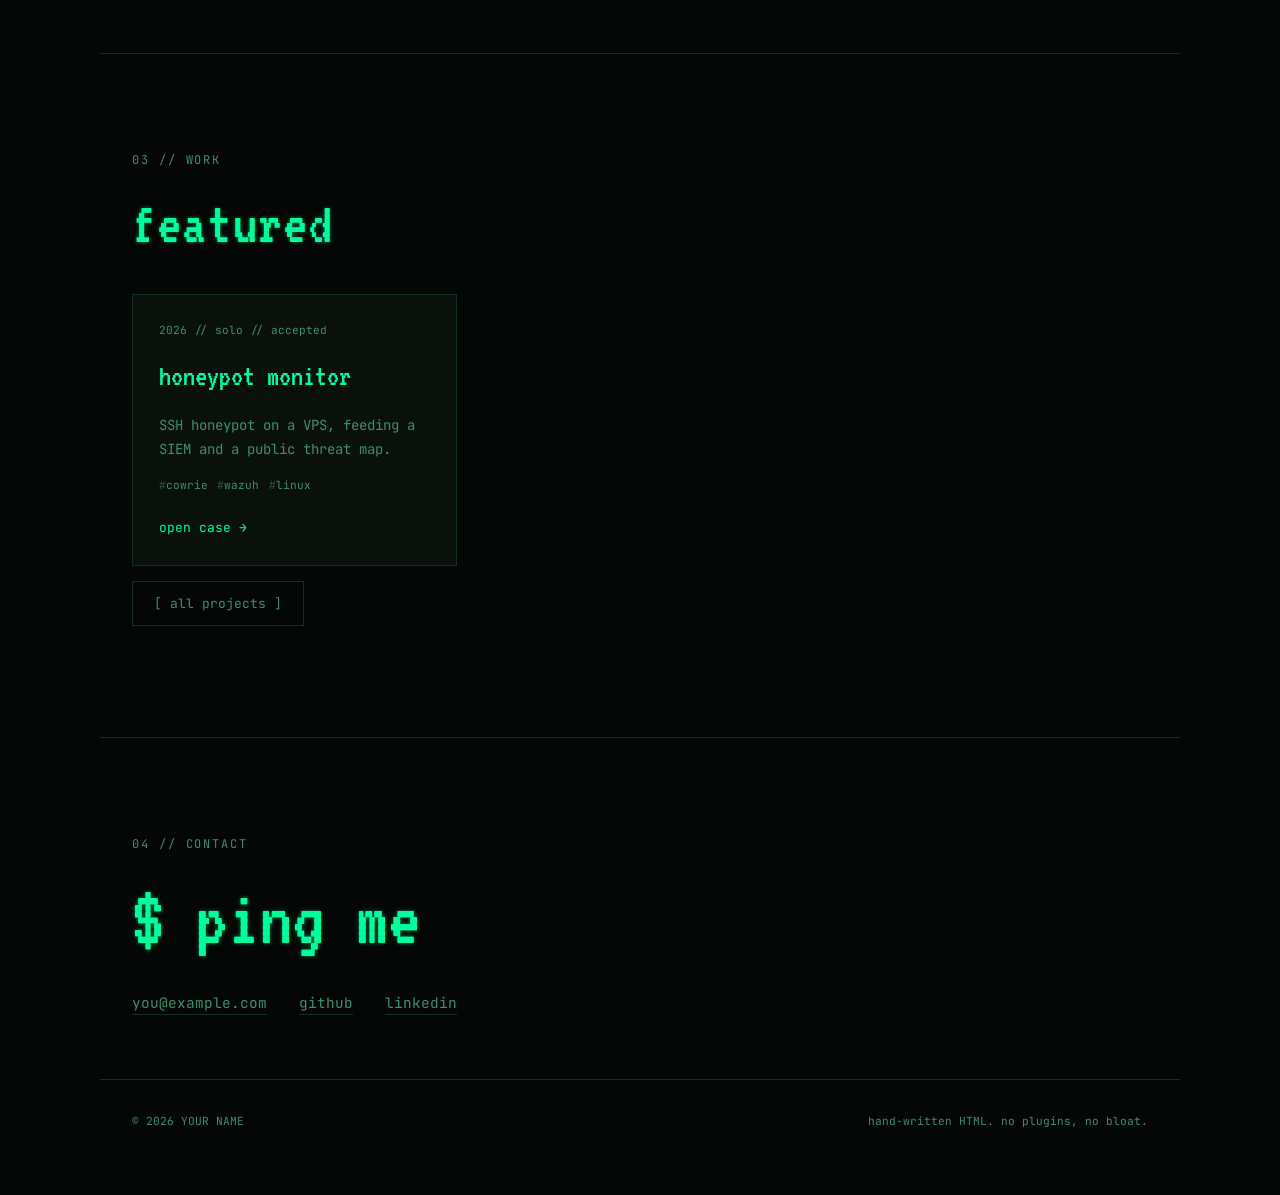
==== commit c5453cad: "Update tags in index.html Replaced 'Bash' and 'SKILL' with 'Alfa Networks AWUS0364ACS AC600 USB Adap" ====
--- a/index.html
+++ b/index.html
@@ -84,10 +84,10 @@
           <!-- TODO: only list what you actually know. Bluffing shows up in an interview. -->
           <li>Linux</li>
           <li>Python</li>
-          <li>Bash</li>
+          <li>Alfa Networks AWUS0364ACS AC600 USB Adapter</li>
           <li>Wireshark</li>
-          <li>SKILL</li>
-          <li>SKILL</li>
+          <li>PHP</li>
+          <li>Apache</li>
         </ul>
       </div>
     </div>
